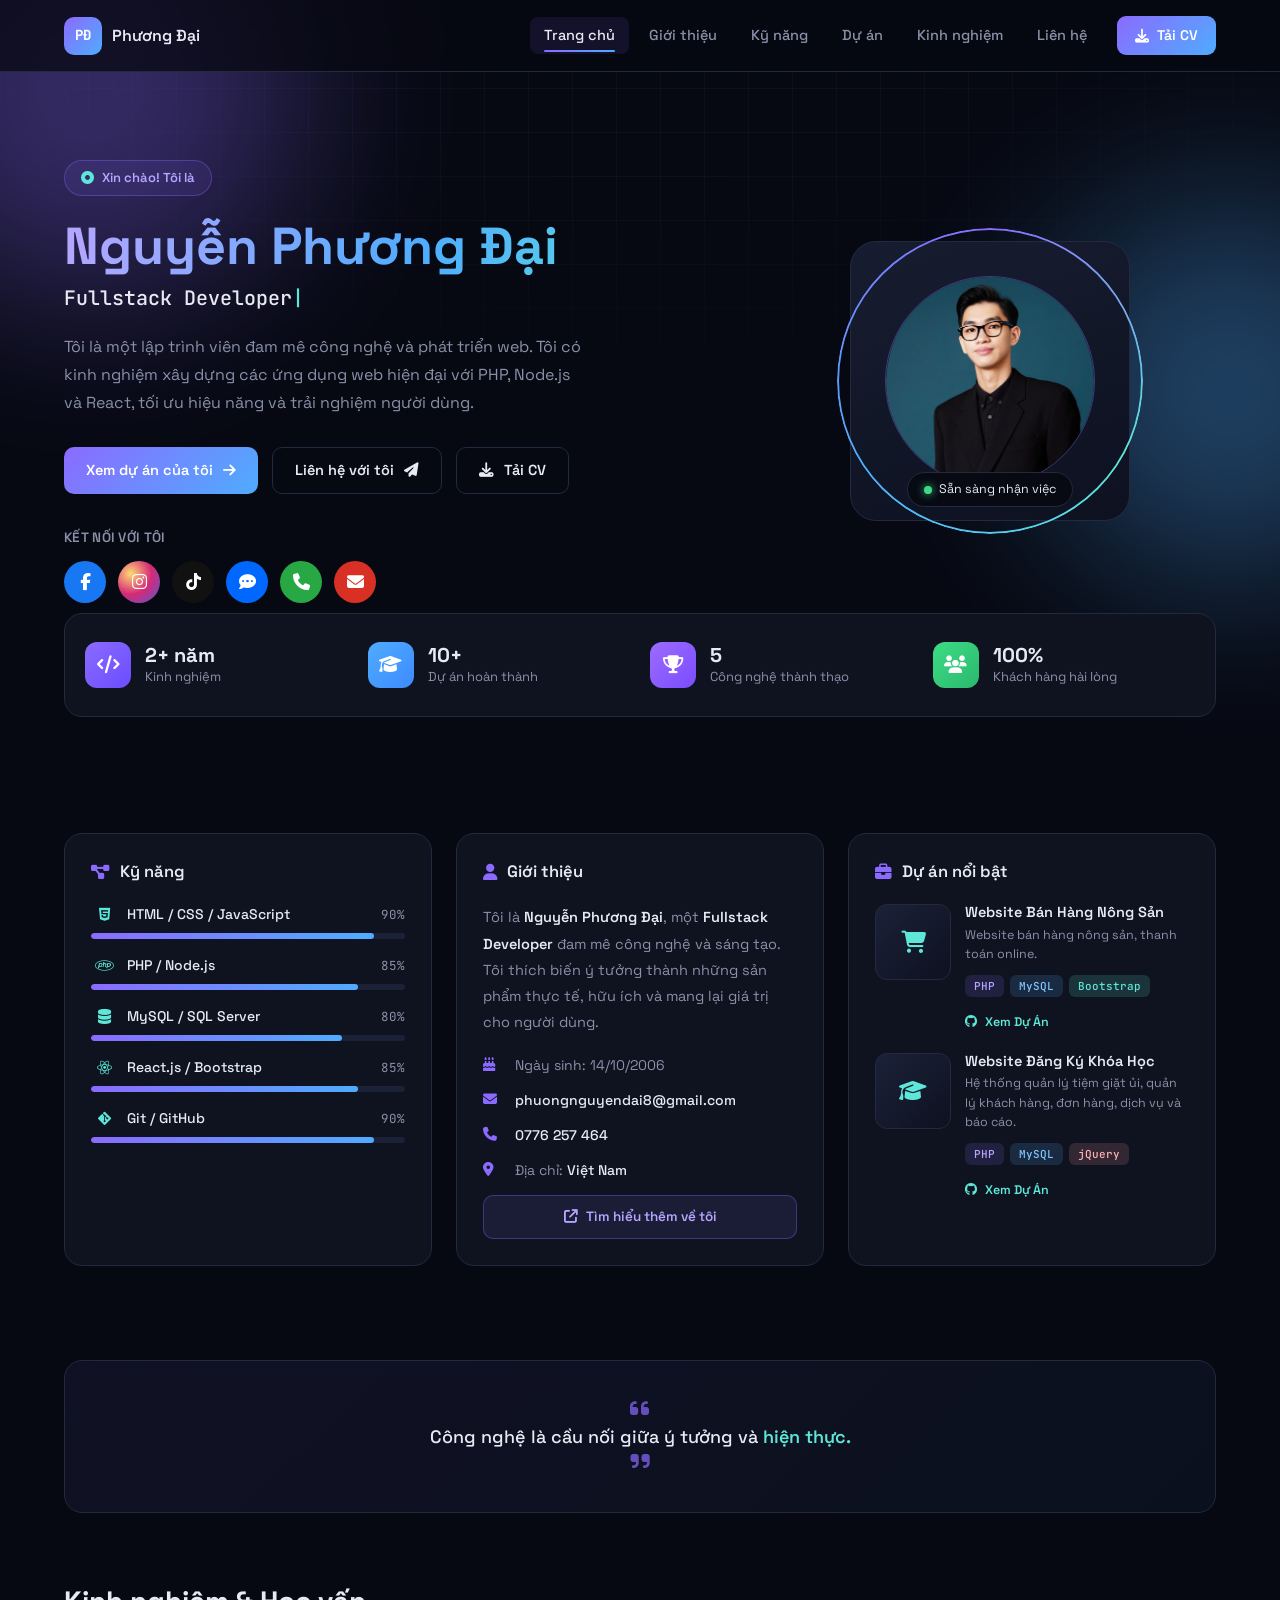
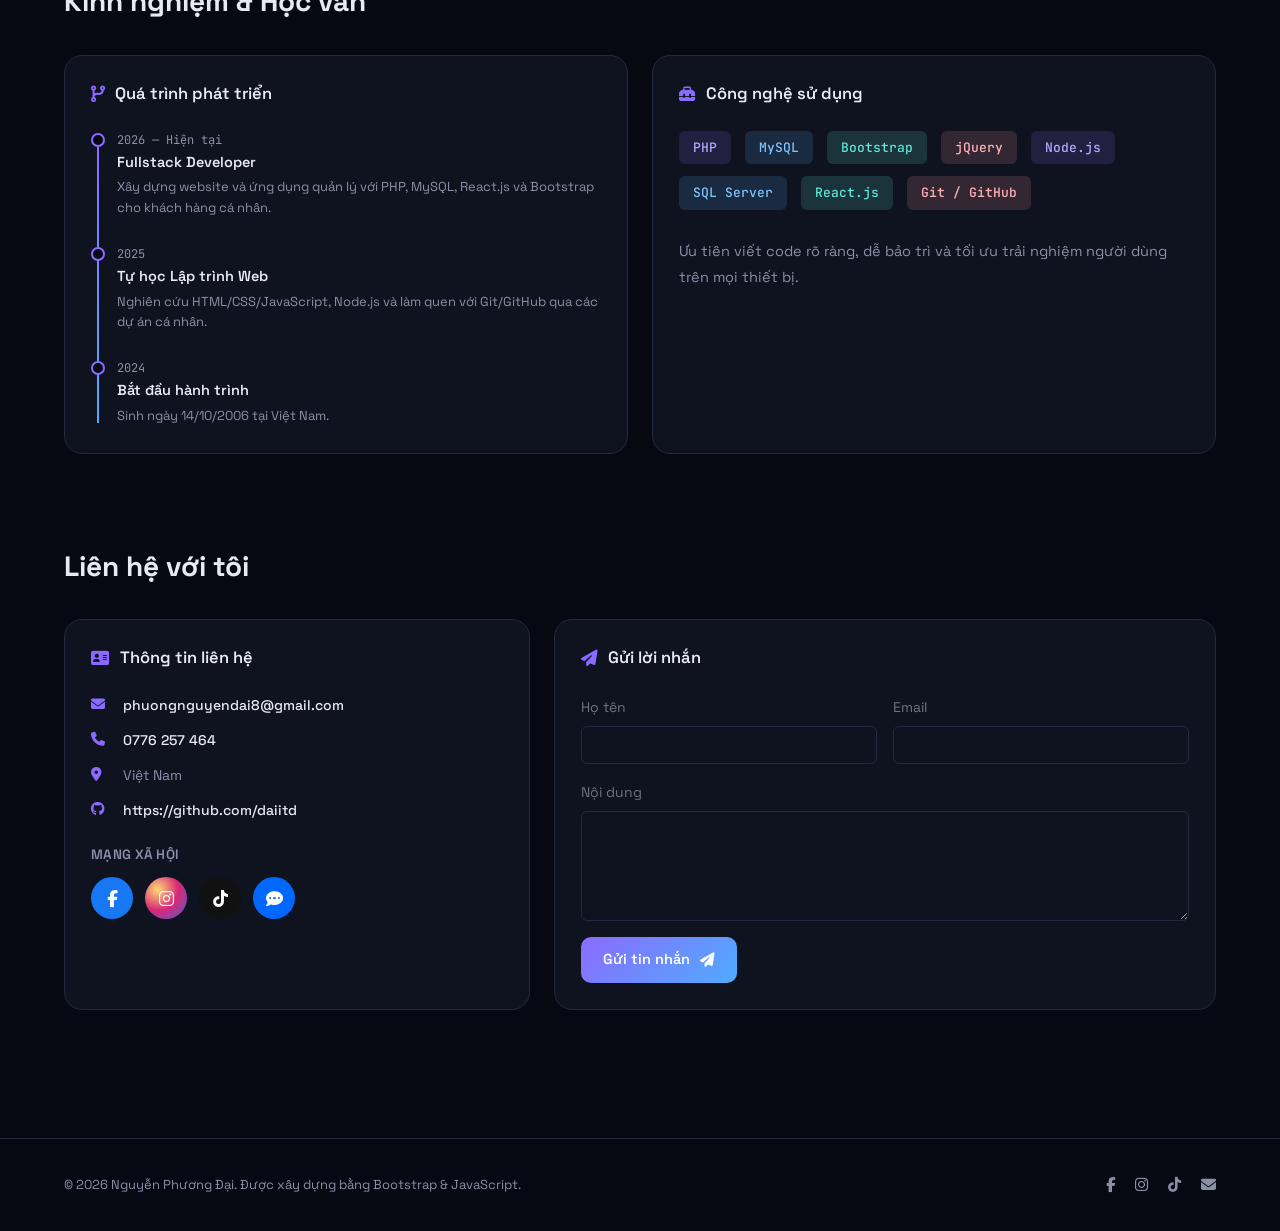
==== phuongdai.html @ 52cefad3 "update" ====
<!DOCTYPE html>
<html lang="vi">
<head>
<meta charset="UTF-8">
<meta name="viewport" content="width=device-width, initial-scale=1.0">
<title>Nguyễn Phương Đại | Fullstack Developer</title>

<!-- ===== SEO: Meta Description & Keywords ===== -->
<meta name="description" content="Portfolio của Nguyễn Phương Đại – Fullstack Developer tại Việt Nam. Chuyên PHP, Node.js, React.js, MySQL. Sẵn sàng nhận dự án web thương mại điện tử và ứng dụng quản lý.">
<meta name="keywords" content="Nguyễn Phương Đại, Fullstack Developer, PHP Developer, Node.js, React.js, MySQL, lập trình web Việt Nam, web developer, portfolio">
<meta name="author" content="Nguyễn Phương Đại">
<meta name="robots" content="index, follow">
<link rel="canonical" href="https://nguyenphuongdai.dev/">

<!-- ===== SEO: Open Graph (Facebook / Zalo share preview) ===== -->
<meta property="og:type" content="website">
<meta property="og:url" content="https://nguyenphuongdai.dev/">
<meta property="og:title" content="Nguyễn Phương Đại | Fullstack Developer">
<meta property="og:description" content="Fullstack Developer chuyên PHP, Node.js, React.js và MySQL. Xây dựng website hiện đại, tối ưu hiệu năng và trải nghiệm người dùng.">
<meta property="og:image" content="https://scontent.fsgn2-10.fna.fbcdn.net/v/t39.30808-6/500229909_721715650208728_3197551503493322333_n.jpg?stp=dst-jpg_tt6&cstp=mx1024x1024&ctp=s1024x1024&_nc_cat=109&ccb=1-7&_nc_sid=6ee11a&_nc_ohc=3MY7QlOuBbUQ7kNvwGScXfo&_nc_oc=Ado2bfHCLdO9o0dUpKKwvbN1XlHoEf5w-t3Xe3pUCOfRts__o8zXFtuVkL2vQH-HUmMyAVTdxhObdK-RU1EZwzqC&_nc_zt=23&_nc_ht=scontent.fsgn2-10.fna&_nc_gid=IA-P1Z6-YWDeCfZ_MUcY0Q&_nc_ss=7b2a8&oh=00_AQENaQy4LOSr6bm3wAV6KxqpTa7KUhFKQJaImWhET2qKjw&oe=6A82243A">
<meta property="og:image:width" content="1024">
<meta property="og:image:height" content="1024">
<meta property="og:locale" content="vi_VN">
<meta property="og:site_name" content="Nguyễn Phương Đại Portfolio">

<!-- ===== SEO: Twitter Card ===== -->
<meta name="twitter:card" content="summary_large_image">
<meta name="twitter:title" content="Nguyễn Phương Đại | Fullstack Developer">
<meta name="twitter:description" content="Fullstack Developer chuyên PHP, Node.js, React.js và MySQL. Xây dựng website hiện đại, tối ưu trải nghiệm người dùng.">
<meta name="twitter:image" content="https://scontent.fsgn2-10.fna.fbcdn.net/v/t39.30808-6/500229909_721715650208728_3197551503493322333_n.jpg?stp=dst-jpg_tt6&cstp=mx1024x1024&ctp=s1024x1024&_nc_cat=109&ccb=1-7&_nc_sid=6ee11a&_nc_ohc=3MY7QlOuBbUQ7kNvwGScXfo&_nc_oc=Ado2bfHCLdO9o0dUpKKwvbN1XlHoEf5w-t3Xe3pUCOfRts__o8zXFtuVkL2vQH-HUmMyAVTdxhObdK-RU1EZwzqC&_nc_zt=23&_nc_ht=scontent.fsgn2-10.fna&_nc_gid=IA-P1Z6-YWDeCfZ_MUcY0Q&_nc_ss=7b2a8&oh=00_AQENaQy4LOSr6bm3wAV6KxqpTa7KUhFKQJaImWhET2qKjw&oe=6A82243A">

<!-- ===== SEO: JSON-LD Structured Data (Person schema) ===== -->
<script type="application/ld+json">
{
  "@context": "https://schema.org",
  "@type": "Person",
  "name": "Nguyễn Phương Đại",
  "jobTitle": "Fullstack Developer",
  "url": "https://nguyenphuongdai.dev/",
  "email": "phuongnguyendai8@gmail.com",
  "telephone": "+84776257464",
  "address": {
    "@type": "PostalAddress",
    "addressCountry": "VN"
  },
  "sameAs": [
    "https://www.facebook.com/nguyenphuongdai.it",
    "https://www.instagram.com/nguy.enphuongdai/",
    "https://www.tiktok.com/@daipro1245",
    "https://github.com/daiitd"
  ],
  "knowsAbout": ["PHP", "Node.js", "React.js", "MySQL", "Bootstrap", "JavaScript", "Git"]
}
</script>

<!-- ===== SEO: Favicon placeholder (thay bằng file thật trên hosting) ===== -->
<link rel="icon" type="image/png" href="/favicon.png">
<link rel="apple-touch-icon" href="/apple-touch-icon.png">

<!-- ===== Performance: Preconnect third-party domains ===== -->
<link rel="preconnect" href="https://cdnjs.cloudflare.com" crossorigin>
<link rel="preconnect" href="https://cdn.jsdelivr.net" crossorigin>
<link rel="preconnect" href="https://code.jquery.com" crossorigin>

<link rel="stylesheet" href="https://cdnjs.cloudflare.com/ajax/libs/font-awesome/6.5.0/css/all.min.css">
<link rel="stylesheet" href="https://cdn.jsdelivr.net/npm/bootstrap@5.3.3/dist/css/bootstrap.min.css">
<link rel="preconnect" href="https://fonts.googleapis.com">
<link href="https://fonts.googleapis.com/css2?family=Space+Grotesk:wght@400;500;600;700&family=JetBrains+Mono:wght@400;500;600&display=swap" rel="stylesheet">
<style>
:root{
  --bg-void:#070912;
  --bg-panel:#0f1320;
  --bg-panel-hi:#141a2b;
  --line:#232a3f;
  --violet:#8b6bff;
  --blue:#4facfe;
  --cyan:#5ee7d8;
  --text:#e8eaf3;
  --muted:#8a90a8;
  --success:#3ddc84;
}
*{box-sizing:border-box;}
html{scroll-behavior:smooth;}
body{
  background:var(--bg-void);
  color:var(--text);
  font-family:'Space Grotesk', Arial, sans-serif;
  overflow-x:hidden;
}
.mono{font-family:'JetBrains Mono', monospace;}
/* ambient grid backdrop */
body::before{
  content:"";
  position:fixed; inset:0;
  background-image:
    linear-gradient(rgba(139,107,255,0.06) 1px, transparent 1px),
    linear-gradient(90deg, rgba(139,107,255,0.06) 1px, transparent 1px);
  background-size:44px 44px;
  mask-image:radial-gradient(ellipse 80% 60% at 50% 0%, #000 30%, transparent 75%);
  pointer-events:none;
  z-index:0;
}
.glow-orb{
  position:fixed; border-radius:50%; filter:blur(90px); opacity:.35; z-index:0; pointer-events:none;
}
.orb-a{width:420px;height:420px; top:-120px; left:-120px; background:var(--violet);}
.orb-b{width:380px;height:380px; top:200px; right:-140px; background:var(--blue);}
.container-xl-custom{max-width:1200px; margin:0 auto; padding:0 24px; position:relative; z-index:1;}
/* NAVBAR */
.navbar-custom{
  position:sticky; top:0; z-index:50;
  background:rgba(7,9,18,0.75);
  backdrop-filter:blur(14px);
  border-bottom:1px solid var(--line);
}
.navbar-inner{
  max-width:1200px; margin:0 auto; padding:16px 24px;
  display:flex; align-items:center; justify-content:space-between;
}
.brand{display:flex; align-items:center; gap:10px; text-decoration:none;}
.brand-mark{
  width:38px; height:38px; border-radius:10px;
  background:linear-gradient(135deg, var(--violet), var(--blue));
  display:flex; align-items:center; justify-content:center;
  font-family:'JetBrains Mono', monospace; font-weight:700; font-size:14px; color:#fff;
}
.brand-name{color:var(--text); font-weight:600; font-size:16px;}
.nav-links{display:flex; gap:6px; align-items:center;}
.nav-links a{
  color:var(--muted); text-decoration:none; font-size:14.5px; font-weight:500;
  padding:8px 14px; border-radius:8px; transition:.2s;
  position:relative;
}
.nav-links a:hover, .nav-links a.active{color:var(--text); background:rgba(139,107,255,0.1);}
.nav-links a.active::after{
  content:""; position:absolute; left:14px; right:14px; bottom:2px; height:2px;
  background:linear-gradient(90deg,var(--violet),var(--blue)); border-radius:2px;
}
.btn-cv{
  background:linear-gradient(135deg, var(--violet), var(--blue));
  color:#fff; border:none; padding:9px 18px; border-radius:9px;
  font-size:14px; font-weight:600; text-decoration:none;
  display:inline-flex; align-items:center; gap:8px;
  transition:transform .2s, box-shadow .2s;
}
.btn-cv:hover{transform:translateY(-2px); box-shadow:0 10px 24px rgba(139,107,255,0.35); color:#fff;}
.nav-toggle{display:none; background:none; border:none; color:var(--text); font-size:22px;}
/* HERO */
.hero{padding:88px 0 56px; position:relative;}
.badge-hello{
  display:inline-flex; align-items:center; gap:8px;
  background:rgba(139,107,255,0.1); border:1px solid rgba(139,107,255,0.35);
  color:#b6a6ff; font-size:13px; font-weight:600; padding:7px 16px; border-radius:999px;
  margin-bottom:22px;
}
.badge-hello i{color:var(--cyan);}
.hero-name{
  font-size:52px; font-weight:700; line-height:1.1; margin:0 0 8px;
  background:linear-gradient(100deg, #b6a6ff 0%, var(--blue) 55%, var(--cyan) 100%);
  -webkit-background-clip:text; background-clip:text; color:transparent;
}
.hero-role{
  font-family:'JetBrains Mono', monospace; font-size:20px; color:var(--text); font-weight:500;
  margin-bottom:20px; min-height:28px;
}
.hero-role .cursor{color:var(--cyan); animation:blink 1s step-end infinite;}
@keyframes blink{50%{opacity:0;}}
.hero-desc{color:var(--muted); font-size:16px; line-height:1.75; max-width:520px; margin-bottom:30px;}
.hero-cta{display:flex; gap:14px; flex-wrap:wrap; margin-bottom:34px;}
.btn-primary-glow{
  background:linear-gradient(135deg, var(--violet), var(--blue));
  border:none; color:#fff; padding:12px 22px; border-radius:10px; font-weight:600; font-size:14.5px;
  display:inline-flex; align-items:center; gap:10px; text-decoration:none; transition:.2s;
}
.btn-primary-glow:hover{transform:translateY(-2px); box-shadow:0 12px 28px rgba(139,107,255,0.4); color:#fff;}
.btn-outline-ghost{
  background:transparent; border:1px solid var(--line); color:var(--text);
  padding:12px 22px; border-radius:10px; font-weight:600; font-size:14.5px;
  display:inline-flex; align-items:center; gap:10px; text-decoration:none; transition:.2s;
}
.btn-outline-ghost:hover{border-color:var(--violet); color:var(--violet); transform:translateY(-2px);}
.connect-label{color:var(--muted); font-size:13.5px; margin-bottom:12px; font-weight:600; letter-spacing:.3px;}
.social-row{display:flex; gap:12px; flex-wrap:wrap;}
.social-circle{
  width:42px; height:42px; border-radius:50%; display:flex; align-items:center; justify-content:center;
  color:#fff; font-size:17px; text-decoration:none; transition:transform .2s, box-shadow .2s;
}
.social-circle:hover{transform:translateY(-3px) scale(1.06);}
.sc-fb{background:#1877f2;}
.sc-ig{background:radial-gradient(circle at 30% 30%, #feda75, #d62976, #4f5bd5);}
.sc-tt{background:#111;}
.sc-zl{background:#0068ff;}
.sc-ph{background:#28a745;}
.sc-gm{background:#d93025;}
/* avatar card */
.avatar-wrap{position:relative; display:flex; align-items:center; justify-content:center; padding:20px;}
.avatar-frame{
  position:relative; width:280px; height:280px; border-radius:26px;
  background:linear-gradient(160deg, #171d30, #0d1120);
  border:1px solid var(--line);
  display:flex; align-items:center; justify-content:center;
  overflow:visible;
}
.avatar-ring{
  position:absolute; inset:-14px; border-radius:50%;
  border:2px solid transparent;
  background:conic-gradient(from 0deg, var(--violet), var(--cyan), var(--blue), var(--violet)) border-box;
  -webkit-mask:linear-gradient(#000 0 0) padding-box, linear-gradient(#000 0 0);
  -webkit-mask-composite:xor; mask-composite:exclude;
  animation:spin 7s linear infinite;
}
@keyframes spin{to{transform:rotate(360deg);}}
.avatar-image{
  width:210px; height:210px; border-radius:50%;
  object-fit:cover;
  border:1px solid rgba(139,107,255,0.4);
}
.status-pill{
  position:absolute; bottom:14px; left:50%; transform:translateX(-50%);
  background:rgba(7,9,18,0.9); border:1px solid var(--line); backdrop-filter:blur(6px);
  padding:7px 16px; border-radius:999px; font-size:12.5px; display:flex; align-items:center; gap:7px; white-space:nowrap;
}
.status-dot{width:8px; height:8px; border-radius:50%; background:var(--success); box-shadow:0 0 8px var(--success);}
/* STATS BAR */
.stats-bar{
  background:var(--bg-panel); border:1px solid var(--line); border-radius:18px;
  padding:28px 20px; margin:10px 0 60px;
  display:grid; grid-template-columns:repeat(4,1fr); gap:20px;
}
.stat-item{display:flex; align-items:center; gap:14px;}
.stat-icon{
  width:46px; height:46px; border-radius:12px; flex:none;
  display:flex; align-items:center; justify-content:center; font-size:18px; color:#fff;
}
.stat-num{font-size:20px; font-weight:700; color:var(--text); line-height:1.2;}
.stat-label{font-size:13px; color:var(--muted);}
/* PANEL CARDS */
.panel{
  background:var(--bg-panel); border:1px solid var(--line); border-radius:18px; padding:26px;
  height:100%;
}
.panel-head{display:flex; align-items:center; justify-content:between; justify-content:space-between; margin-bottom:20px;}
.panel-title{display:flex; align-items:center; gap:10px; font-size:16.5px; font-weight:600; margin:0;}
.panel-title i{color:var(--violet);}
.panel-link{color:var(--blue); font-size:13px; text-decoration:none; font-weight:600;}
.panel-link:hover{color:var(--cyan);}
.skill-row{margin-bottom:16px;}
.skill-row:last-child{margin-bottom:0;}
.skill-top{display:flex; align-items:center; gap:10px; margin-bottom:8px;}
.skill-icon{width:26px; text-align:center; color:var(--cyan); font-size:15px;}
.skill-name{flex:1; font-size:14px; font-weight:500;}
.skill-pct{font-family:'JetBrains Mono',monospace; font-size:12.5px; color:var(--muted);}
.skill-track{height:6px; background:#1b2136; border-radius:99px; overflow:hidden;}
.skill-fill{height:100%; border-radius:99px; width:0%; background:linear-gradient(90deg,var(--violet),var(--blue)); transition:width 1.2s cubic-bezier(.3,.9,.2,1);}
.about-text{color:var(--muted); font-size:14.5px; line-height:1.8; margin-bottom:20px;}
.about-text b{color:var(--text); font-weight:600;}
.info-row{display:flex; align-items:flex-start; gap:12px; margin-bottom:14px; font-size:14px;}
.info-row i{width:20px; color:var(--violet); margin-top:2px;}
.info-row span{color:var(--muted);}
.info-row a{color:var(--text); text-decoration:none; font-weight:500;}
.info-row a:hover{color:var(--cyan);}
.btn-more{
  width:100%; background:rgba(139,107,255,0.1); border:1px solid rgba(139,107,255,0.35);
  color:#b6a6ff; padding:11px; border-radius:10px; font-size:13.5px; font-weight:600;
  display:flex; align-items:center; justify-content:center; gap:8px; text-decoration:none; transition:.2s;
}
.btn-more:hover{background:rgba(139,107,255,0.2); color:#fff;}
.project-card{display:flex; gap:14px; margin-bottom:20px;}
.project-card:last-child{margin-bottom:0;}
.project-thumb{
  width:76px; height:76px; border-radius:12px; flex:none;
  background:linear-gradient(135deg,#1b2138,#0d1120); border:1px solid var(--line);
  display:flex; align-items:center; justify-content:center; font-size:22px; color:var(--cyan);
}
.project-name{font-size:14.5px; font-weight:600; margin-bottom:4px;}
.project-desc{font-size:12.5px; color:var(--muted); line-height:1.55; margin-bottom:8px;}
.project-actions a{
  display:inline-flex; align-items:center; gap:8px; font-size:12.5px;
  color:var(--cyan); text-decoration:none; font-weight:600;
}
.project-actions a:hover{color:#a3fcff;}
.tag{
  display:inline-block; font-size:11px; font-family:'JetBrains Mono',monospace; font-weight:500;
  padding:3px 9px; border-radius:6px; margin-right:6px; margin-bottom:4px;
}
.tag-php{background:rgba(139,107,255,0.15); color:#b6a6ff;}
.tag-sql{background:rgba(79,172,254,0.15); color:#7fc6ff;}
.tag-bs{background:rgba(94,231,216,0.15); color:#5ee7d8;}
.tag-jq{background:rgba(255,154,158,0.15); color:#ffb3b6;}
/* QUOTE */
.quote-band{
  border:1px solid var(--line); border-radius:18px; padding:36px 30px; text-align:center;
  background:linear-gradient(135deg, rgba(139,107,255,0.08), rgba(79,172,254,0.05));
  margin:70px 0 0;
}
.quote-band .fa-quote-left, .quote-band .fa-quote-right{color:var(--violet); font-size:22px; opacity:.7;}
.quote-text{font-size:18px; font-weight:500; margin:0; color:var(--text);}
.quote-text .hl{color:var(--cyan); font-weight:600;}
/* EXPERIENCE timeline */
.timeline{position:relative; padding-left:26px;}
.timeline::before{content:""; position:absolute; left:6px; top:4px; bottom:4px; width:2px; background:linear-gradient(var(--violet),var(--blue));}
.tl-item{position:relative; padding-bottom:26px;}
.tl-item:last-child{padding-bottom:0;}
.tl-dot{position:absolute; left:-26px; top:2px; width:14px; height:14px; border-radius:50%; background:var(--bg-void); border:2px solid var(--violet);}
.tl-time{font-family:'JetBrains Mono',monospace; font-size:12px; color:var(--muted); margin-bottom:3px;}
.tl-title{font-size:14.5px; font-weight:600; margin-bottom:4px;}
.tl-desc{font-size:13px; color:var(--muted); line-height:1.6;}
/* FOOTER */
.site-footer{border-top:1px solid var(--line); margin-top:80px; padding:34px 0; position:relative; z-index:1;}
.footer-inner{display:flex; align-items:center; justify-content:space-between; flex-wrap:wrap; gap:14px;}
.footer-text{color:var(--muted); font-size:13px;}
.footer-social a{color:var(--muted); margin-left:16px; font-size:15px; text-decoration:none; transition:.2s;}
.footer-social a:hover{color:var(--cyan);}
section{scroll-margin-top:90px;}
.section-label{
  font-family:'JetBrains Mono',monospace; font-size:12.5px; color:var(--cyan); letter-spacing:1.5px;
  text-transform:uppercase; margin-bottom:8px; display:block;
}
.section-heading{font-size:28px; font-weight:700; margin-bottom:36px;}
@media (max-width: 991px){
  .nav-links{display:none;}
  .nav-toggle{display:block;}
  .hero-name{font-size:38px;}
  .stats-bar{grid-template-columns:repeat(2,1fr);}
  .avatar-frame{width:220px; height:220px;}
  .avatar-initials{width:170px; height:170px; font-size:44px;}
}
@media (max-width:576px){
  .stats-bar{grid-template-columns:1fr;}
}
</style>
</head>
<body>
<div class="glow-orb orb-a"></div>
<div class="glow-orb orb-b"></div>
<!-- NAVBAR -->
<nav class="navbar-custom" aria-label="Điều hướng chính">
  <div class="navbar-inner">
    <a href="#home" class="brand" aria-label="Trang chủ Nguyễn Phương Đại">
      <span class="brand-mark">PĐ</span>
      <span class="brand-name">Phương Đại</span>
    </a>
    <div class="d-flex align-items-center gap-3">
      <div class="nav-links" id="navLinks">
        <a href="#home" class="nav-link-item active">Trang chủ</a>
        <a href="#about" class="nav-link-item">Giới thiệu</a>
        <a href="#skills" class="nav-link-item">Kỹ năng</a>
        <a href="#projects" class="nav-link-item">Dự án</a>
        <a href="#experience" class="nav-link-item">Kinh nghiệm</a>
        <a href="#contact" class="nav-link-item">Liên hệ</a>
      </div>
      <a href="NguyenPhuongDai.pdf" download="NguyenPhuongDai_CV.pdf" class="btn-cv d-none d-lg-inline-flex"><i class="fas fa-download" aria-hidden="true"></i> Tải CV</a>
      <button class="nav-toggle d-lg-none" aria-label="Mở menu"><i class="fas fa-bars" aria-hidden="true"></i></button>
    </div>
  </div>
</nav>
<div class="container-xl-custom">
  <!-- HERO -->
  <section id="home" class="hero">
    <div class="row align-items-center g-5">
      <div class="col-lg-7">
        <span class="badge-hello"><i class="fas fa-circle-dot" aria-hidden="true"></i> Xin chào! Tôi là</span>
        <h1 class="hero-name">Nguyễn Phương Đại</h1>
        <div class="hero-role" id="typedRole" aria-label="Fullstack Developer">Fullstack Developer<span class="cursor" aria-hidden="true">|</span></div>
        <p class="hero-desc">
          Tôi là một lập trình viên đam mê công nghệ và phát triển web. Tôi có kinh nghiệm xây dựng
          các ứng dụng web hiện đại với PHP, Node.js và React, tối ưu hiệu năng và trải nghiệm người dùng.
        </p>
        <div class="hero-cta">
          <a href="#projects" class="btn-primary-glow">Xem dự án của tôi <i class="fas fa-arrow-right" aria-hidden="true"></i></a>
          <a href="#contact" class="btn-outline-ghost">Liên hệ với tôi <i class="fas fa-paper-plane" aria-hidden="true"></i></a>
          <a href="NguyenPhuongDai.pdf" download="NguyenPhuongDai_CV.pdf" class="btn-outline-ghost"><i class="fas fa-download" aria-hidden="true"></i> Tải CV</a>
        </div>
        <div class="connect-label">KẾT NỐI VỚI TÔI</div>
        <div class="social-row">
          <a href="https://www.facebook.com/nguyenphuongdai.it" target="_blank" rel="noopener noreferrer" class="social-circle sc-fb" title="Facebook Nguyễn Phương Đại" aria-label="Facebook"><i class="fab fa-facebook-f" aria-hidden="true"></i></a>
          <a href="https://www.instagram.com/nguy.enphuongdai/" target="_blank" rel="noopener noreferrer" class="social-circle sc-ig" title="Instagram Nguyễn Phương Đại" aria-label="Instagram"><i class="fab fa-instagram" aria-hidden="true"></i></a>
          <a href="https://www.tiktok.com/@daipro1245" target="_blank" rel="noopener noreferrer" class="social-circle sc-tt" title="TikTok" aria-label="TikTok"><i class="fab fa-tiktok" aria-hidden="true"></i></a>
          <a href="https://zalo.me/0776257464" target="_blank" rel="noopener noreferrer" class="social-circle sc-zl" title="Zalo" aria-label="Zalo"><i class="fas fa-comment-dots" aria-hidden="true"></i></a>
          <a href="tel:0776257464" class="social-circle sc-ph" title="Gọi điện" aria-label="Gọi điện"><i class="fas fa-phone" aria-hidden="true"></i></a>
          <a href="mailto:phuongnguyendai8@gmail.com" class="social-circle sc-gm" title="Gmail" aria-label="Gửi email"><i class="fas fa-envelope" aria-hidden="true"></i></a>
        </div>
      </div>
      <div class="col-lg-5">
        <div class="avatar-wrap">
          <div class="avatar-frame">
            <div class="avatar-ring" aria-hidden="true"></div>
            <img src="anhquachinhsua.png"
              alt="Ảnh đại diện Nguyễn Phương Đại – Fullstack Developer"
              class="avatar-image"
              width="210" height="210"
              loading="eager">
            <div class="status-pill"><span class="status-dot" aria-hidden="true"></span> Sẵn sàng nhận việc</div>
          </div>
        </div>
      </div>
    </div>
    <!-- STATS -->
    <div class="stats-bar" aria-label="Thống kê kinh nghiệm">
      <div class="stat-item">
        <div class="stat-icon" style="background:linear-gradient(135deg,#8b6bff,#6a4dff);" aria-hidden="true"><i class="fas fa-code"></i></div>
        <div><div class="stat-num"><span class="counter" data-target="2">0</span>+ năm</div><div class="stat-label">Kinh nghiệm</div></div>
      </div>
      <div class="stat-item">
        <div class="stat-icon" style="background:linear-gradient(135deg,#4facfe,#3d8bff);" aria-hidden="true"><i class="fas fa-graduation-cap"></i></div>
        <div><div class="stat-num"><span class="counter" data-target="10">0</span>+</div><div class="stat-label">Dự án hoàn thành</div></div>
      </div>
      <div class="stat-item">
        <div class="stat-icon" style="background:linear-gradient(135deg,#9d6bff,#7a4dff);" aria-hidden="true"><i class="fas fa-trophy"></i></div>
        <div><div class="stat-num"><span class="counter" data-target="5">0</span></div><div class="stat-label">Công nghệ thành thạo</div></div>
      </div>
      <div class="stat-item">
        <div class="stat-icon" style="background:linear-gradient(135deg,#3ddc84,#2bb96e);" aria-hidden="true"><i class="fas fa-users"></i></div>
        <div><div class="stat-num"><span class="counter" data-target="100">0</span>%</div><div class="stat-label">Khách hàng hài lòng</div></div>
      </div>
    </div>
  </section>
  <!-- MAIN GRID: SKILLS / ABOUT / PROJECTS -->
  <div class="row g-4 pb-4">
    <div class="col-lg-4">
      <div id="skills" class="panel">
        <div class="panel-head">
          <p class="panel-title"><i class="fas fa-diagram-project" aria-hidden="true"></i> Kỹ năng</p>
        </div>
        <div class="skill-row">
          <div class="skill-top"><i class="fab fa-html5 skill-icon" aria-hidden="true"></i><span class="skill-name">HTML / CSS / JavaScript</span><span class="skill-pct">90%</span></div>
          <div class="skill-track"><div class="skill-fill" data-width="90" role="progressbar" aria-valuenow="90" aria-valuemin="0" aria-valuemax="100" aria-label="HTML/CSS/JavaScript 90%"></div></div>
        </div>
        <div class="skill-row">
          <div class="skill-top"><i class="fab fa-php skill-icon" aria-hidden="true"></i><span class="skill-name">PHP / Node.js</span><span class="skill-pct">85%</span></div>
          <div class="skill-track"><div class="skill-fill" data-width="85" role="progressbar" aria-valuenow="85" aria-valuemin="0" aria-valuemax="100" aria-label="PHP/Node.js 85%"></div></div>
        </div>
        <div class="skill-row">
          <div class="skill-top"><i class="fas fa-database skill-icon" aria-hidden="true"></i><span class="skill-name">MySQL / SQL Server</span><span class="skill-pct">80%</span></div>
          <div class="skill-track"><div class="skill-fill" data-width="80" role="progressbar" aria-valuenow="80" aria-valuemin="0" aria-valuemax="100" aria-label="MySQL/SQL Server 80%"></div></div>
        </div>
        <div class="skill-row">
          <div class="skill-top"><i class="fab fa-react skill-icon" aria-hidden="true"></i><span class="skill-name">React.js / Bootstrap</span><span class="skill-pct">85%</span></div>
          <div class="skill-track"><div class="skill-fill" data-width="85" role="progressbar" aria-valuenow="85" aria-valuemin="0" aria-valuemax="100" aria-label="React.js/Bootstrap 85%"></div></div>
        </div>
        <div class="skill-row">
          <div class="skill-top"><i class="fab fa-git-alt skill-icon" aria-hidden="true"></i><span class="skill-name">Git / GitHub</span><span class="skill-pct">90%</span></div>
          <div class="skill-track"><div class="skill-fill" data-width="90" role="progressbar" aria-valuenow="90" aria-valuemin="0" aria-valuemax="100" aria-label="Git/GitHub 90%"></div></div>
        </div>
      </div>
    </div>
    <div class="col-lg-4">
      <div id="about" class="panel">
        <div class="panel-head">
          <p class="panel-title"><i class="fas fa-user" aria-hidden="true"></i> Giới thiệu</p>
        </div>
        <p class="about-text">
          Tôi là <b>Nguyễn Phương Đại</b>, một <b>Fullstack Developer</b> đam mê công nghệ và sáng tạo.
          Tôi thích biến ý tưởng thành những sản phẩm thực tế, hữu ích và mang lại giá trị cho người dùng.
        </p>
        <div class="info-row"><i class="fas fa-cake-candles" aria-hidden="true"></i><span>Ngày sinh: 14/10/2006</span></div>
        <div class="info-row"><i class="fas fa-envelope" aria-hidden="true"></i><a href="mailto:phuongnguyendai8@gmail.com">phuongnguyendai8@gmail.com</a></div>
        <div class="info-row"><i class="fas fa-phone" aria-hidden="true"></i><a href="tel:0776257464">0776 257 464</a></div>
        <div class="info-row"><i class="fas fa-location-dot" aria-hidden="true"></i><span>Địa chỉ: <a href="#contact">Việt Nam</a></span></div>
        <a href="#contact" class="btn-more"><i class="fas fa-arrow-up-right-from-square" aria-hidden="true"></i> Tìm hiểu thêm về tôi</a>
      </div>
    </div>
    <div class="col-lg-4">
      <div id="projects" class="panel">
        <div class="panel-head">
          <p class="panel-title"><i class="fas fa-briefcase" aria-hidden="true"></i> Dự án nổi bật</p>
        </div>
        <article class="project-card">
          <div class="project-thumb" aria-hidden="true"><i class="fas fa-cart-shopping"></i></div>
          <div>
            <h3 class="project-name">Website Bán Hàng Nông Sản</h3>
            <p class="project-desc">Website bán hàng nông sản, thanh toán online.</p>
            <span class="tag tag-php">PHP</span><span class="tag tag-sql">MySQL</span><span class="tag tag-bs">Bootstrap</span>
            <div class="project-actions mt-2">
              <a href="https://github.com/daiitd/DuAnNongSan" target="_blank" rel="noopener noreferrer"><i class="fab fa-github" aria-hidden="true"></i> Xem Dự Án</a>
            </div>
          </div>
        </article>
        <article class="project-card">
          <div class="project-thumb" aria-hidden="true"><i class="fas fa-graduation-cap"></i></div>
          <div>
            <h3 class="project-name">Website Đăng Ký Khóa Học</h3>
            <p class="project-desc">Hệ thống quản lý tiệm giặt ủi, quản lý khách hàng, đơn hàng, dịch vụ và báo cáo.</p>
            <span class="tag tag-php">PHP</span><span class="tag tag-sql">MySQL</span><span class="tag tag-jq">jQuery</span>
            <div class="project-actions mt-2">
              <a href="https://daiitd.github.io/ThayHaDayLaiXe/" target="_blank" rel="noopener noreferrer"><i class="fab fa-github" aria-hidden="true"></i>Xem Dự Án</a>
            </div>
          </div>
        </article>
      </div>
    </div>
  </div>
  <!-- QUOTE -->
  <div class="quote-band">
    <i class="fas fa-quote-left" aria-hidden="true"></i>
    <p class="quote-text"> Công nghệ là cầu nối giữa ý tưởng và <span class="hl">hiện thực.</span> </p>
    <i class="fas fa-quote-right" aria-hidden="true"></i>
  </div>
  <!-- EXPERIENCE -->
  <section id="experience" class="py-5 mt-4">
    <h2 class="section-heading">Kinh nghiệm & Học vấn</h2>
    <div class="row g-4">
      <div class="col-lg-6">
        <div class="panel">
          <p class="panel-title mb-4"><i class="fas fa-code-branch" aria-hidden="true"></i> Quá trình phát triển</p>
          <div class="timeline">
            <div class="tl-item">
              <div class="tl-dot" aria-hidden="true"></div>
              <div class="tl-time">2026 — Hiện tại</div>
              <div class="tl-title">Fullstack Developer</div>
              <div class="tl-desc">Xây dựng website và ứng dụng quản lý với PHP, MySQL, React.js và Bootstrap cho khách hàng cá nhân.</div>
            </div>
            <div class="tl-item">
              <div class="tl-dot" aria-hidden="true"></div>
              <div class="tl-time">2025</div>
              <div class="tl-title">Tự học Lập trình Web</div>
              <div class="tl-desc">Nghiên cứu HTML/CSS/JavaScript, Node.js và làm quen với Git/GitHub qua các dự án cá nhân.</div>
            </div>
            <div class="tl-item">
              <div class="tl-dot" aria-hidden="true"></div>
              <div class="tl-time">2024</div>
              <div class="tl-title">Bắt đầu hành trình</div>
              <div class="tl-desc">Sinh ngày 14/10/2006 tại Việt Nam.</div>
            </div>
          </div>
        </div>
      </div>
      <div class="col-lg-6">
        <div class="panel">
          <p class="panel-title mb-4"><i class="fas fa-toolbox" aria-hidden="true"></i> Công nghệ sử dụng</p>
          <div class="d-flex flex-wrap gap-2">
            <span class="tag tag-php" style="font-size:13px;padding:7px 14px;">PHP</span>
            <span class="tag tag-sql" style="font-size:13px;padding:7px 14px;">MySQL</span>
            <span class="tag tag-bs" style="font-size:13px;padding:7px 14px;">Bootstrap</span>
            <span class="tag tag-jq" style="font-size:13px;padding:7px 14px;">jQuery</span>
            <span class="tag tag-php" style="font-size:13px;padding:7px 14px;">Node.js</span>
            <span class="tag tag-sql" style="font-size:13px;padding:7px 14px;">SQL Server</span>
            <span class="tag tag-bs" style="font-size:13px;padding:7px 14px;">React.js</span>
            <span class="tag tag-jq" style="font-size:13px;padding:7px 14px;">Git / GitHub</span>
          </div>
          <p class="about-text mt-4 mb-0">
            Ưu tiên viết code rõ ràng, dễ bảo trì và tối ưu trải nghiệm người dùng trên mọi thiết bị.
          </p>
        </div>
      </div>
    </div>
  </section>
  <!-- CONTACT -->
  <section id="contact" class="py-5">
    <h2 class="section-heading">Liên hệ với tôi</h2>
    <div class="row g-4">
      <div class="col-lg-5">
        <div class="panel h-100">
          <p class="panel-title mb-4"><i class="fas fa-address-card" aria-hidden="true"></i> Thông tin liên hệ</p>
          <div class="info-row"><i class="fas fa-envelope" aria-hidden="true"></i><a href="mailto:phuongnguyendai8@gmail.com">phuongnguyendai8@gmail.com</a></div>
          <div class="info-row"><i class="fas fa-phone" aria-hidden="true"></i><a href="tel:0776257464">0776 257 464</a></div>
          <div class="info-row"><i class="fas fa-location-dot" aria-hidden="true"></i><span>Việt Nam</span></div>
          <div class="info-row"><i class="fab fa-github" aria-hidden="true"></i><a href="https://github.com/daiitd" target="_blank" rel="noopener noreferrer">https://github.com/daiitd</a></div>
          <div class="connect-label mt-4">MẠNG XÃ HỘI</div>
          <div class="social-row">
            <a href="https://www.facebook.com/nguyenphuongdai.it" target="_blank" rel="noopener noreferrer" class="social-circle sc-fb" aria-label="Facebook"><i class="fab fa-facebook-f" aria-hidden="true"></i></a>
            <a href="https://www.instagram.com/nguy.enphuongdai/" target="_blank" rel="noopener noreferrer" class="social-circle sc-ig" aria-label="Instagram"><i class="fab fa-instagram" aria-hidden="true"></i></a>
            <a href="https://www.tiktok.com/@daipro1245" target="_blank" rel="noopener noreferrer" class="social-circle sc-tt" aria-label="TikTok"><i class="fab fa-tiktok" aria-hidden="true"></i></a>
            <a href="https://zalo.me/0776257464" target="_blank" rel="noopener noreferrer" class="social-circle sc-zl" aria-label="Zalo"><i class="fas fa-comment-dots" aria-hidden="true"></i></a>
          </div>
        </div>
      </div>
      <div class="col-lg-7">
        <div class="panel h-100">
          <p class="panel-title mb-4"><i class="fas fa-paper-plane" aria-hidden="true"></i> Gửi lời nhắn</p>
          <form id="contactForm" novalidate>
            <div class="row g-3">
              <div class="col-md-6">
                <label class="form-label small text-secondary" for="contactName">Họ tên</label>
                <input type="text" id="contactName" name="name" class="form-control bg-transparent text-light" style="border-color:var(--line);" required autocomplete="name">
              </div>
              <div class="col-md-6">
                <label class="form-label small text-secondary" for="contactEmail">Email</label>
                <input type="email" id="contactEmail" name="email" class="form-control bg-transparent text-light" style="border-color:var(--line);" required autocomplete="email">
              </div>
              <div class="col-12">
                <label class="form-label small text-secondary" for="contactMessage">Nội dung</label>
                <textarea id="contactMessage" name="message" class="form-control bg-transparent text-light" rows="4" style="border-color:var(--line);" required></textarea>
              </div>
              <div class="col-12">
                <button type="submit" class="btn-primary-glow border-0" style="cursor:pointer;">Gửi tin nhắn <i class="fas fa-paper-plane" aria-hidden="true"></i></button>
              </div>
            </div>
          </form>
        </div>
      </div>
    </div>
  </section>
</div>
<footer class="site-footer">
  <div class="container-xl-custom footer-inner">
    <div class="footer-text">© <span id="year"></span> Nguyễn Phương Đại. Được xây dựng bằng Bootstrap & JavaScript.</div>
    <div class="footer-social">
      <a href="https://www.facebook.com/nguyenphuongdai.it" target="_blank" rel="noopener noreferrer" aria-label="Facebook"><i class="fab fa-facebook-f" aria-hidden="true"></i></a>
      <a href="https://www.instagram.com/nguy.enphuongdai/" target="_blank" rel="noopener noreferrer" aria-label="Instagram"><i class="fab fa-instagram" aria-hidden="true"></i></a>
      <a href="https://www.tiktok.com/@daipro1245" target="_blank" rel="noopener noreferrer" aria-label="TikTok"><i class="fab fa-tiktok" aria-hidden="true"></i></a>
      <a href="mailto:phuongnguyendai8@gmail.com" aria-label="Gửi email"><i class="fas fa-envelope" aria-hidden="true"></i></a>
    </div>
  </div>
</footer>
<script src="https://cdn.jsdelivr.net/npm/bootstrap@5.3.3/dist/js/bootstrap.bundle.min.js"></script>
<script src="https://code.jquery.com/jquery-3.7.1.min.js"></script>
<script>
$(function(){
  document.getElementById('year').textContent = new Date().getFullYear();
  /* ---- Typing effect for role ---- */
  const roles = ["Fullstack Developer", "PHP / Node.js Developer", "React & Bootstrap", "Xây dựng web hiện đại"];
  const roleEl = document.getElementById('typedRole');
  let ri = 0, ci = 0, deleting = false;
  function typeLoop(){
    const current = roles[ri];
    if(!deleting){
      ci++;
      if(ci > current.length){ deleting = true; setTimeout(typeLoop, 1400); return; }
    } else {
      ci--;
      if(ci < 0){ deleting = false; ri = (ri+1) % roles.length; ci = 0; }
    }
    roleEl.innerHTML = current.substring(0, ci) + '<span class="cursor" aria-hidden="true">|</span>';
    setTimeout(typeLoop, deleting ? 40 : 80);
  }
  typeLoop();
  /* ---- Scroll spy nav highlight ---- */
  const sections = $('section, .hero');
  const navItems = $('.nav-link-item');
  $(window).on('scroll', function(){
    let scrollPos = $(window).scrollTop() + 110;
    sections.each(function(){
      const top = $(this).offset().top;
      const bottom = top + $(this).outerHeight();
      const id = $(this).attr('id');
      if(id && scrollPos >= top && scrollPos < bottom){
        navItems.removeClass('active');
        navItems.filter('[href="#'+id+'"]').addClass('active');
      }
    });
  });
  /* ---- Skill bars + counters animate on view ---- */
  const animated = {skills:false, stats:false};
  function animateSkills(){
    if(animated.skills) return;
    animated.skills = true;
    $('.skill-fill').each(function(){
      $(this).css('width', $(this).data('width') + '%');
    });
  }
  function animateCounters(){
    if(animated.stats) return;
    animated.stats = true;
    $('.counter').each(function(){
      const $this = $(this);
      const target = parseInt($this.data('target'));
      let count = 0;
      const step = Math.max(1, Math.ceil(target/40));
      const timer = setInterval(function(){
        count += step;
        if(count >= target){ count = target; clearInterval(timer); }
        $this.text(count);
      }, 30);
    });
  }
  function checkInView(){
    const winTop = $(window).scrollTop();
    const winBottom = winTop + $(window).height();
    const $skills = $('#skills');
    const $stats = $('.stats-bar');
    if($skills.length){
      const t = $skills.offset().top;
      if(winBottom > t + 60) animateSkills();
    }
    if($stats.length){
      const t = $stats.offset().top;
      if(winBottom > t + 40) animateCounters();
    }
  }
  $(window).on('scroll', checkInView);
  checkInView();
  /* ---- Contact form (demo only) ---- */
  $('#contactForm').on('submit', function(e){
    e.preventDefault();
    const btn = $(this).find('button[type="submit"]');
    const original = btn.html();
    btn.html('Đã gửi! <i class="fas fa-check" aria-hidden="true"></i>');
    this.reset();
    setTimeout(()=>btn.html(original), 2200);
  });
  /* ---- Mobile nav toggle (simple) ---- */
  $('.nav-toggle').on('click', function(){
    $('#navLinks').slideToggle(200);
  });
});
</script>
</body>
</html>
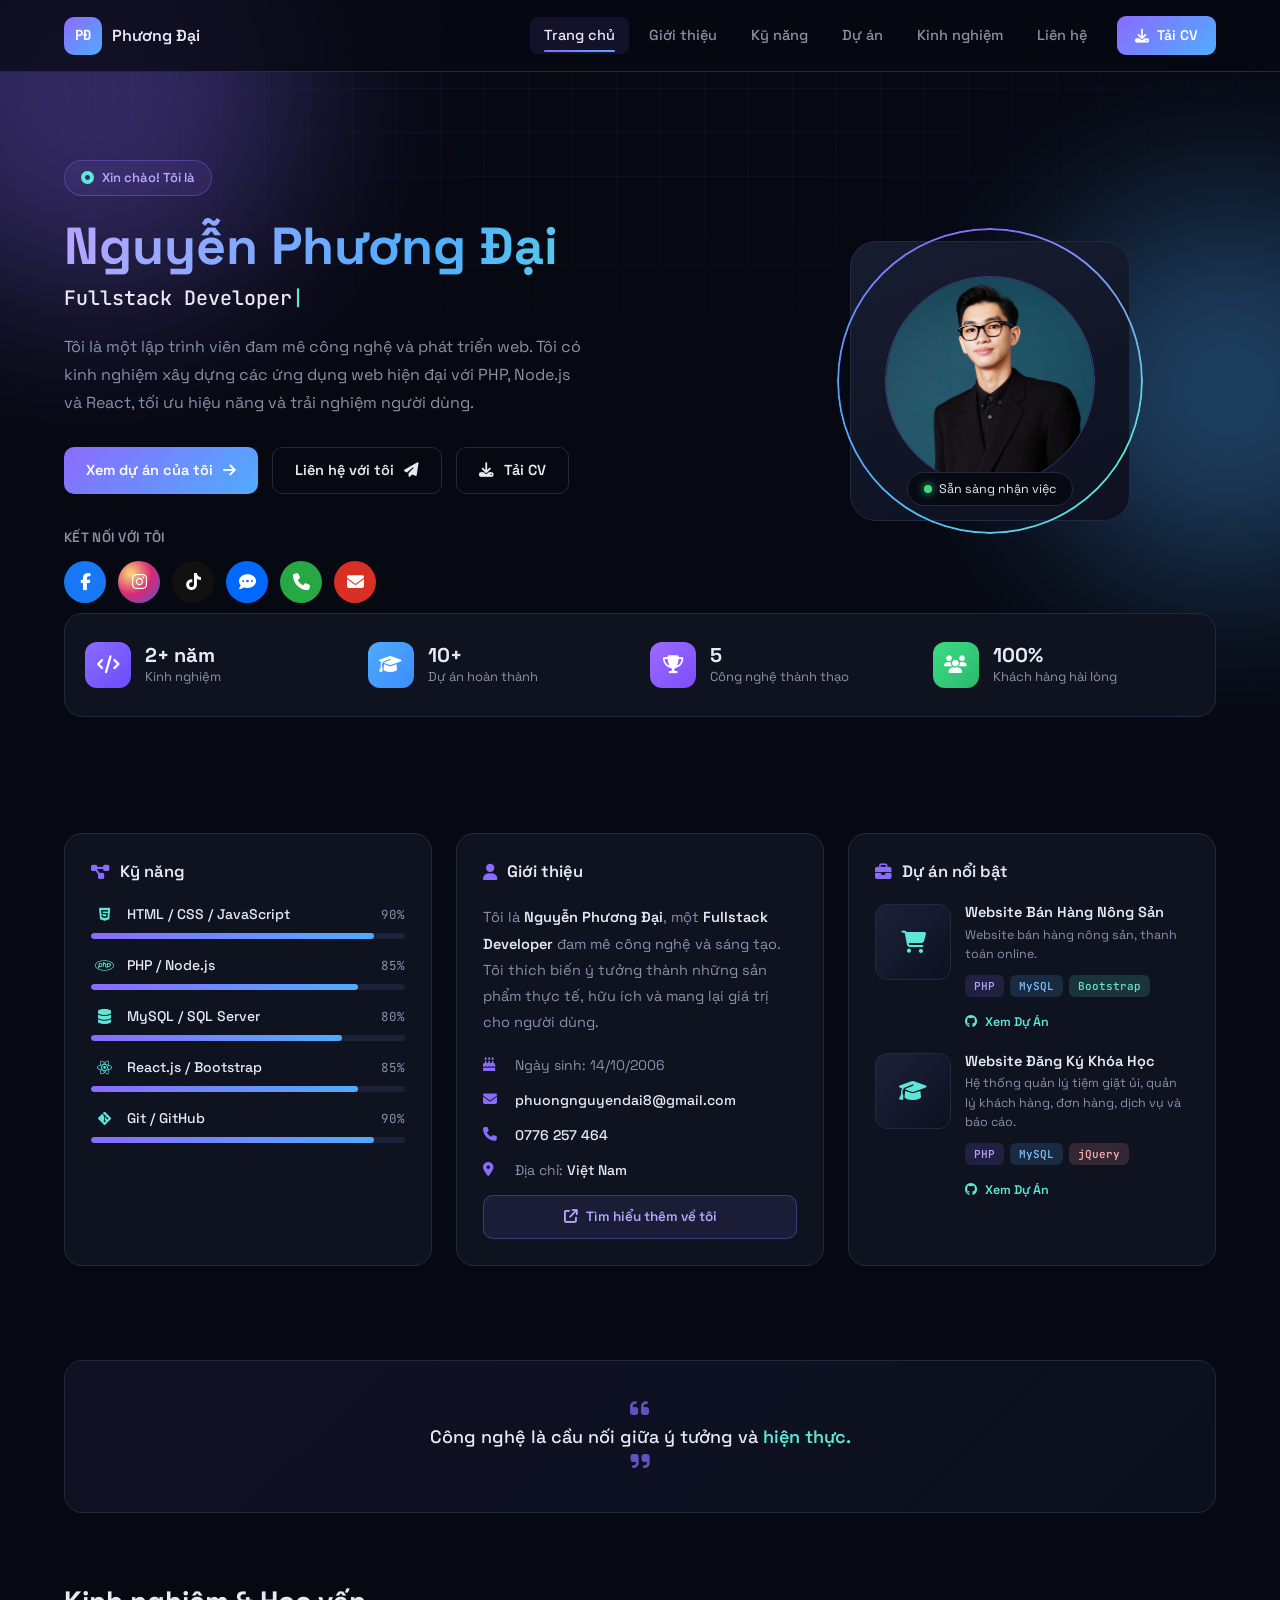
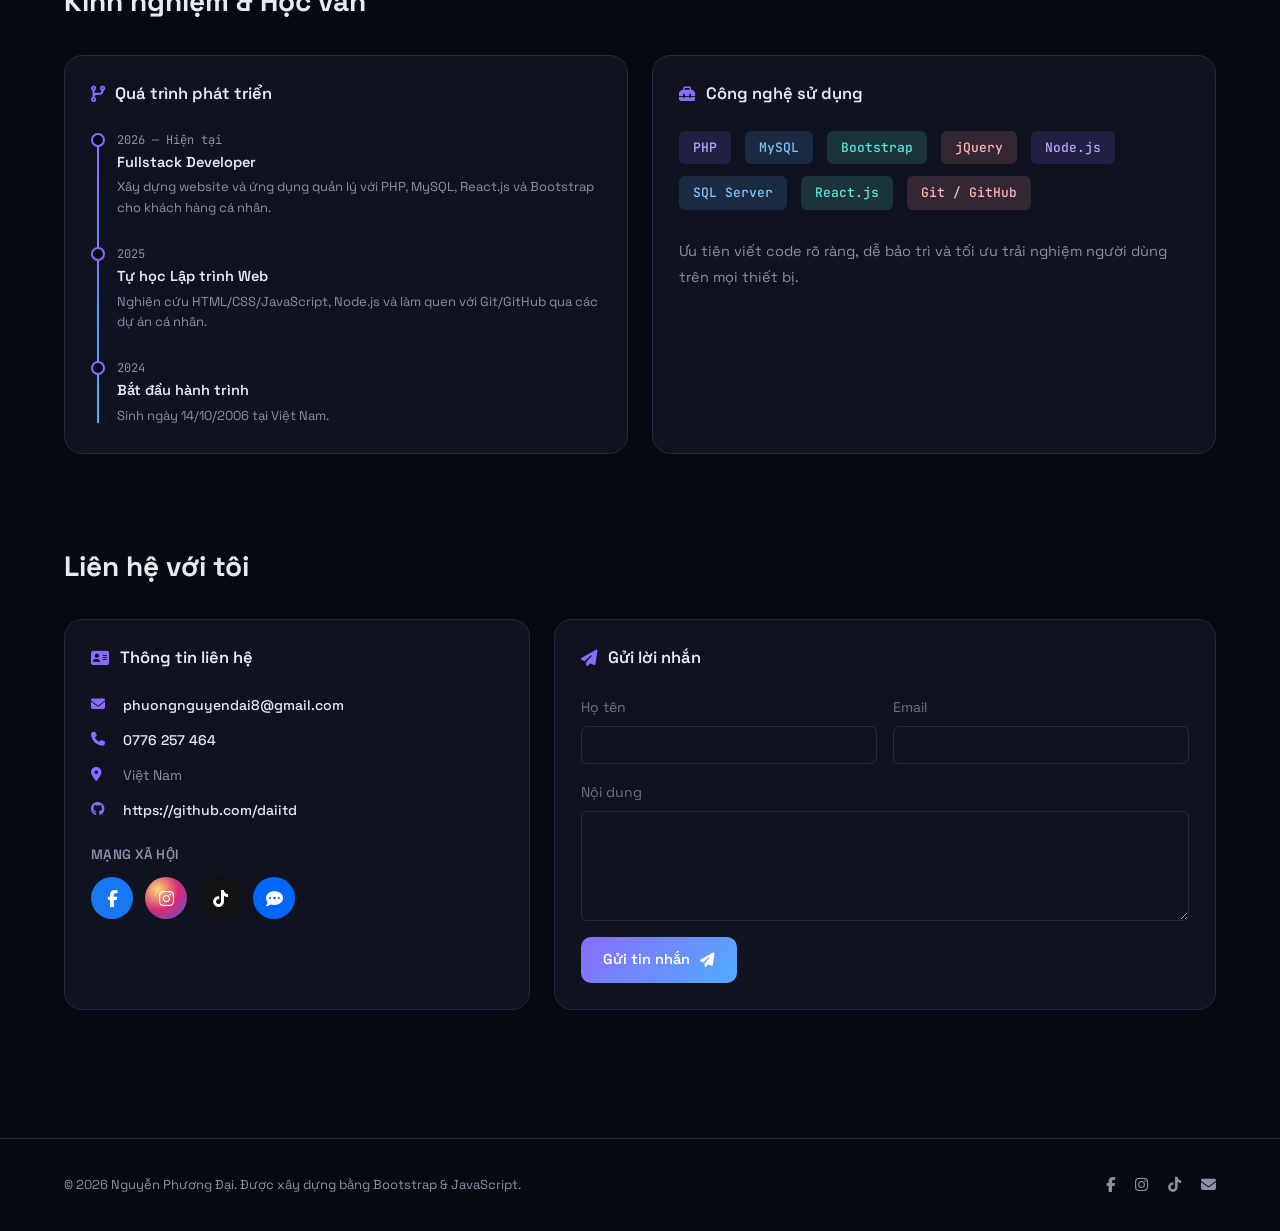
==== commit 8e0ed2ae: "update phuongdai.html" ====
--- a/phuongdai.html
+++ b/phuongdai.html
@@ -44,7 +44,7 @@
     "addressCountry": "VN"
   },
   "sameAs": [
-    "https://www.facebook.com/nguyenphuongdai.it",
+    "https://www.facebook.com/nguyenphuongdaii",
     "https://www.instagram.com/nguy.enphuongdai/",
     "https://www.tiktok.com/@daipro1245",
     "https://github.com/daiitd"
@@ -373,7 +373,7 @@
         </div>
         <div class="connect-label">KẾT NỐI VỚI TÔI</div>
         <div class="social-row">
-          <a href="https://www.facebook.com/nguyenphuongdai.it" target="_blank" rel="noopener noreferrer" class="social-circle sc-fb" title="Facebook Nguyễn Phương Đại" aria-label="Facebook"><i class="fab fa-facebook-f" aria-hidden="true"></i></a>
+          <a href="https://www.facebook.com/nguyenphuongdaii" target="_blank" rel="noopener noreferrer" class="social-circle sc-fb" title="Facebook Nguyễn Phương Đại" aria-label="Facebook"><i class="fab fa-facebook-f" aria-hidden="true"></i></a>
           <a href="https://www.instagram.com/nguy.enphuongdai/" target="_blank" rel="noopener noreferrer" class="social-circle sc-ig" title="Instagram Nguyễn Phương Đại" aria-label="Instagram"><i class="fab fa-instagram" aria-hidden="true"></i></a>
           <a href="https://www.tiktok.com/@daipro1245" target="_blank" rel="noopener noreferrer" class="social-circle sc-tt" title="TikTok" aria-label="TikTok"><i class="fab fa-tiktok" aria-hidden="true"></i></a>
           <a href="https://zalo.me/0776257464" target="_blank" rel="noopener noreferrer" class="social-circle sc-zl" title="Zalo" aria-label="Zalo"><i class="fas fa-comment-dots" aria-hidden="true"></i></a>
@@ -558,7 +558,7 @@
           <div class="info-row"><i class="fab fa-github" aria-hidden="true"></i><a href="https://github.com/daiitd" target="_blank" rel="noopener noreferrer">https://github.com/daiitd</a></div>
           <div class="connect-label mt-4">MẠNG XÃ HỘI</div>
           <div class="social-row">
-            <a href="https://www.facebook.com/nguyenphuongdai.it" target="_blank" rel="noopener noreferrer" class="social-circle sc-fb" aria-label="Facebook"><i class="fab fa-facebook-f" aria-hidden="true"></i></a>
+            <a href="https://www.facebook.com/nguyenphuongdaii" target="_blank" rel="noopener noreferrer" class="social-circle sc-fb" aria-label="Facebook"><i class="fab fa-facebook-f" aria-hidden="true"></i></a>
             <a href="https://www.instagram.com/nguy.enphuongdai/" target="_blank" rel="noopener noreferrer" class="social-circle sc-ig" aria-label="Instagram"><i class="fab fa-instagram" aria-hidden="true"></i></a>
             <a href="https://www.tiktok.com/@daipro1245" target="_blank" rel="noopener noreferrer" class="social-circle sc-tt" aria-label="TikTok"><i class="fab fa-tiktok" aria-hidden="true"></i></a>
             <a href="https://zalo.me/0776257464" target="_blank" rel="noopener noreferrer" class="social-circle sc-zl" aria-label="Zalo"><i class="fas fa-comment-dots" aria-hidden="true"></i></a>
@@ -596,7 +596,7 @@
   <div class="container-xl-custom footer-inner">
     <div class="footer-text">© <span id="year"></span> Nguyễn Phương Đại. Được xây dựng bằng Bootstrap & JavaScript.</div>
     <div class="footer-social">
-      <a href="https://www.facebook.com/nguyenphuongdai.it" target="_blank" rel="noopener noreferrer" aria-label="Facebook"><i class="fab fa-facebook-f" aria-hidden="true"></i></a>
+      <a href="https://www.facebook.com/nguyenphuongdaii" target="_blank" rel="noopener noreferrer" aria-label="Facebook"><i class="fab fa-facebook-f" aria-hidden="true"></i></a>
       <a href="https://www.instagram.com/nguy.enphuongdai/" target="_blank" rel="noopener noreferrer" aria-label="Instagram"><i class="fab fa-instagram" aria-hidden="true"></i></a>
       <a href="https://www.tiktok.com/@daipro1245" target="_blank" rel="noopener noreferrer" aria-label="TikTok"><i class="fab fa-tiktok" aria-hidden="true"></i></a>
       <a href="mailto:phuongnguyendai8@gmail.com" aria-label="Gửi email"><i class="fas fa-envelope" aria-hidden="true"></i></a>
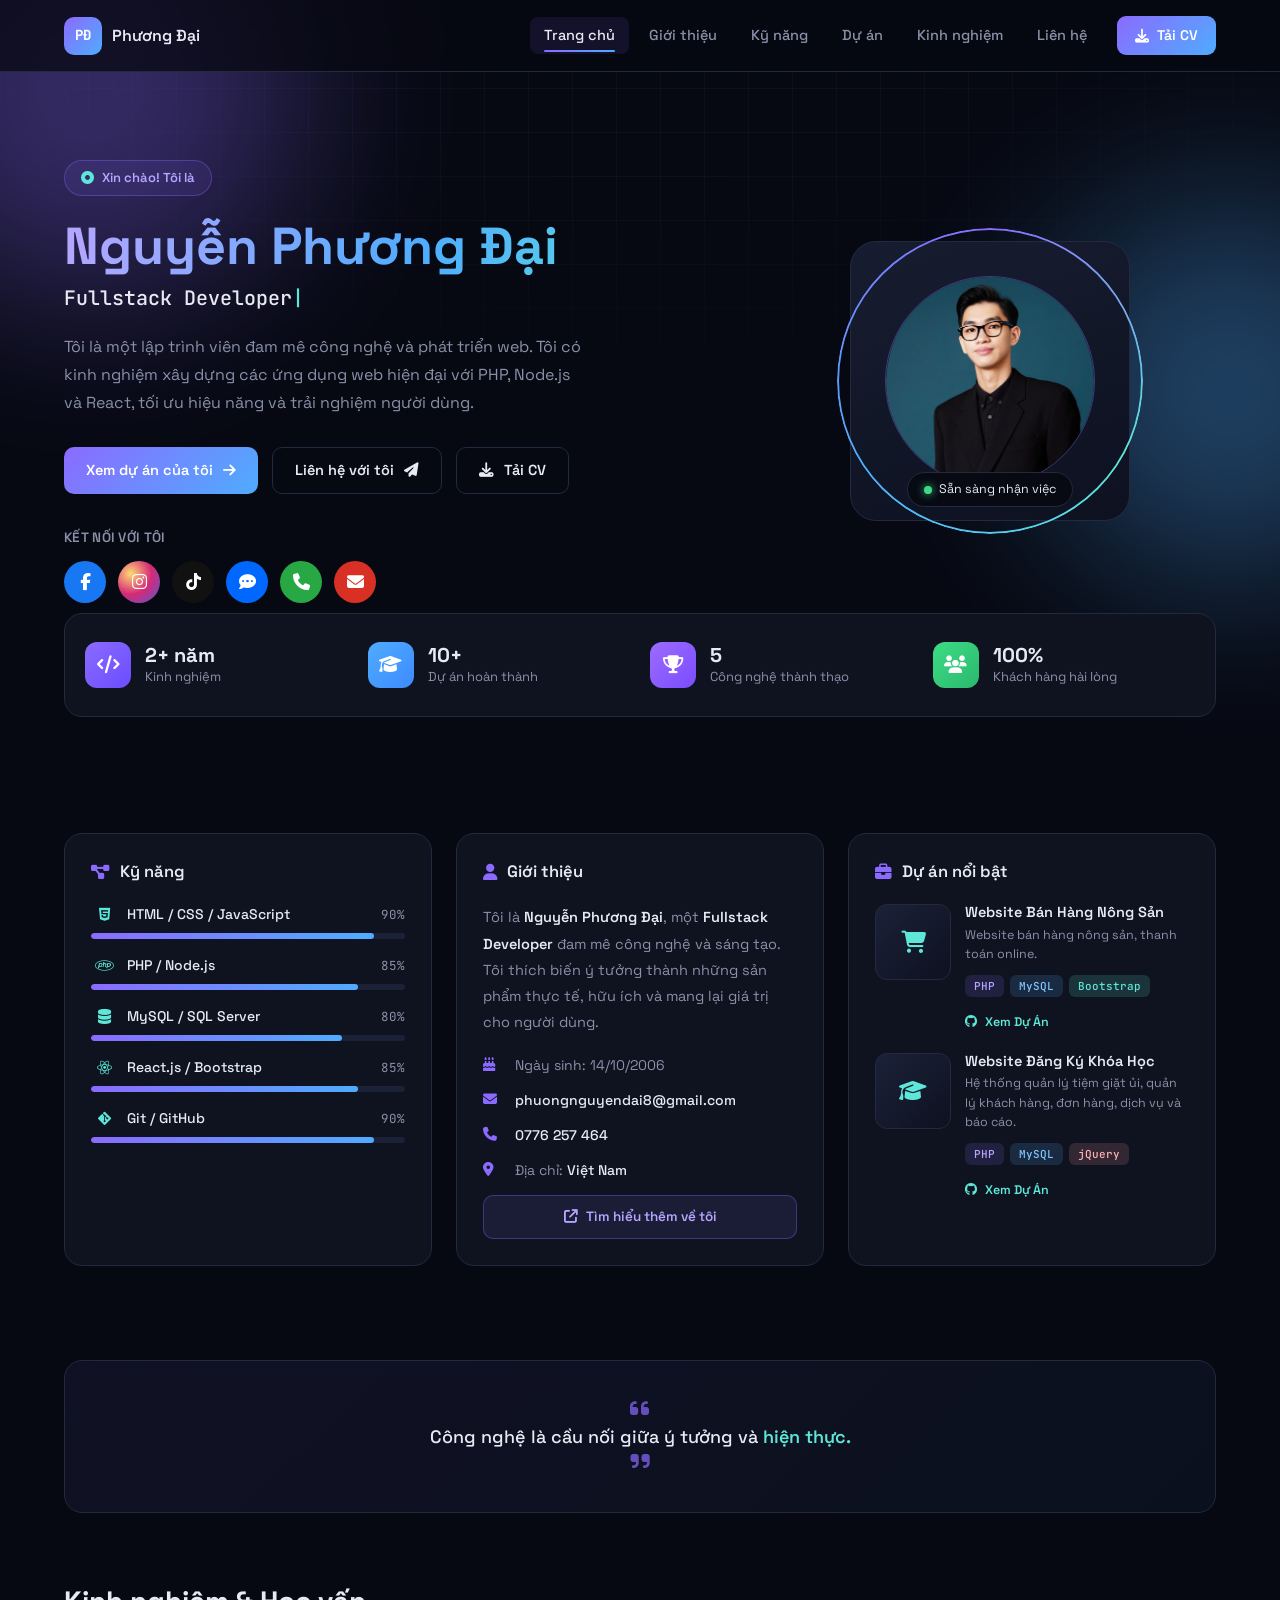
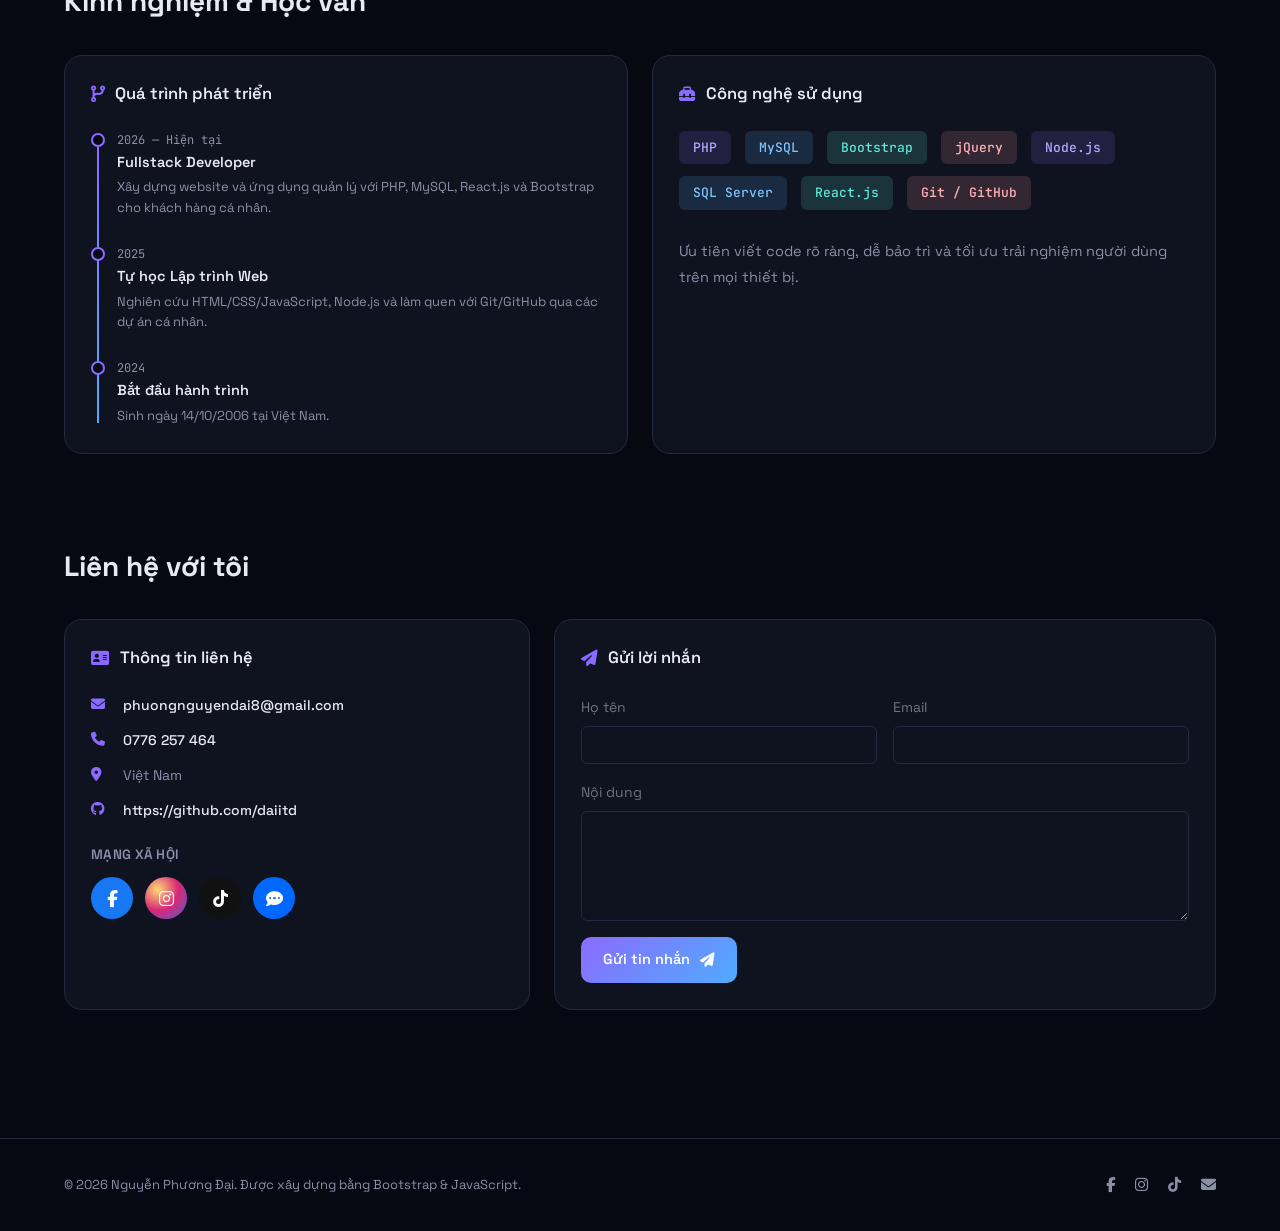
==== commit 445254b6: "feat: add cinematic preloader, SEO 5-zone footer, and update Facebook link" ====
--- a/phuongdai.html
+++ b/phuongdai.html
@@ -44,7 +44,7 @@
     "addressCountry": "VN"
   },
   "sameAs": [
-    "https://www.facebook.com/nguyenphuongdaii",
+    "https://www.facebook.com/NguyenPhuongDaii",
     "https://www.instagram.com/nguy.enphuongdai/",
     "https://www.tiktok.com/@daipro1245",
     "https://github.com/daiitd"
@@ -373,7 +373,7 @@
         </div>
         <div class="connect-label">KẾT NỐI VỚI TÔI</div>
         <div class="social-row">
-          <a href="https://www.facebook.com/nguyenphuongdaii" target="_blank" rel="noopener noreferrer" class="social-circle sc-fb" title="Facebook Nguyễn Phương Đại" aria-label="Facebook"><i class="fab fa-facebook-f" aria-hidden="true"></i></a>
+          <a href="https://www.facebook.com/NguyenPhuongDaii" target="_blank" rel="noopener noreferrer" class="social-circle sc-fb" title="Facebook Nguyễn Phương Đại" aria-label="Facebook"><i class="fab fa-facebook-f" aria-hidden="true"></i></a>
           <a href="https://www.instagram.com/nguy.enphuongdai/" target="_blank" rel="noopener noreferrer" class="social-circle sc-ig" title="Instagram Nguyễn Phương Đại" aria-label="Instagram"><i class="fab fa-instagram" aria-hidden="true"></i></a>
           <a href="https://www.tiktok.com/@daipro1245" target="_blank" rel="noopener noreferrer" class="social-circle sc-tt" title="TikTok" aria-label="TikTok"><i class="fab fa-tiktok" aria-hidden="true"></i></a>
           <a href="https://zalo.me/0776257464" target="_blank" rel="noopener noreferrer" class="social-circle sc-zl" title="Zalo" aria-label="Zalo"><i class="fas fa-comment-dots" aria-hidden="true"></i></a>
@@ -558,7 +558,7 @@
           <div class="info-row"><i class="fab fa-github" aria-hidden="true"></i><a href="https://github.com/daiitd" target="_blank" rel="noopener noreferrer">https://github.com/daiitd</a></div>
           <div class="connect-label mt-4">MẠNG XÃ HỘI</div>
           <div class="social-row">
-            <a href="https://www.facebook.com/nguyenphuongdaii" target="_blank" rel="noopener noreferrer" class="social-circle sc-fb" aria-label="Facebook"><i class="fab fa-facebook-f" aria-hidden="true"></i></a>
+            <a href="https://www.facebook.com/NguyenPhuongDaii" target="_blank" rel="noopener noreferrer" class="social-circle sc-fb" aria-label="Facebook"><i class="fab fa-facebook-f" aria-hidden="true"></i></a>
             <a href="https://www.instagram.com/nguy.enphuongdai/" target="_blank" rel="noopener noreferrer" class="social-circle sc-ig" aria-label="Instagram"><i class="fab fa-instagram" aria-hidden="true"></i></a>
             <a href="https://www.tiktok.com/@daipro1245" target="_blank" rel="noopener noreferrer" class="social-circle sc-tt" aria-label="TikTok"><i class="fab fa-tiktok" aria-hidden="true"></i></a>
             <a href="https://zalo.me/0776257464" target="_blank" rel="noopener noreferrer" class="social-circle sc-zl" aria-label="Zalo"><i class="fas fa-comment-dots" aria-hidden="true"></i></a>
@@ -596,7 +596,7 @@
   <div class="container-xl-custom footer-inner">
     <div class="footer-text">© <span id="year"></span> Nguyễn Phương Đại. Được xây dựng bằng Bootstrap & JavaScript.</div>
     <div class="footer-social">
-      <a href="https://www.facebook.com/nguyenphuongdaii" target="_blank" rel="noopener noreferrer" aria-label="Facebook"><i class="fab fa-facebook-f" aria-hidden="true"></i></a>
+      <a href="https://www.facebook.com/NguyenPhuongDaii" target="_blank" rel="noopener noreferrer" aria-label="Facebook"><i class="fab fa-facebook-f" aria-hidden="true"></i></a>
       <a href="https://www.instagram.com/nguy.enphuongdai/" target="_blank" rel="noopener noreferrer" aria-label="Instagram"><i class="fab fa-instagram" aria-hidden="true"></i></a>
       <a href="https://www.tiktok.com/@daipro1245" target="_blank" rel="noopener noreferrer" aria-label="TikTok"><i class="fab fa-tiktok" aria-hidden="true"></i></a>
       <a href="mailto:phuongnguyendai8@gmail.com" aria-label="Gửi email"><i class="fas fa-envelope" aria-hidden="true"></i></a>
